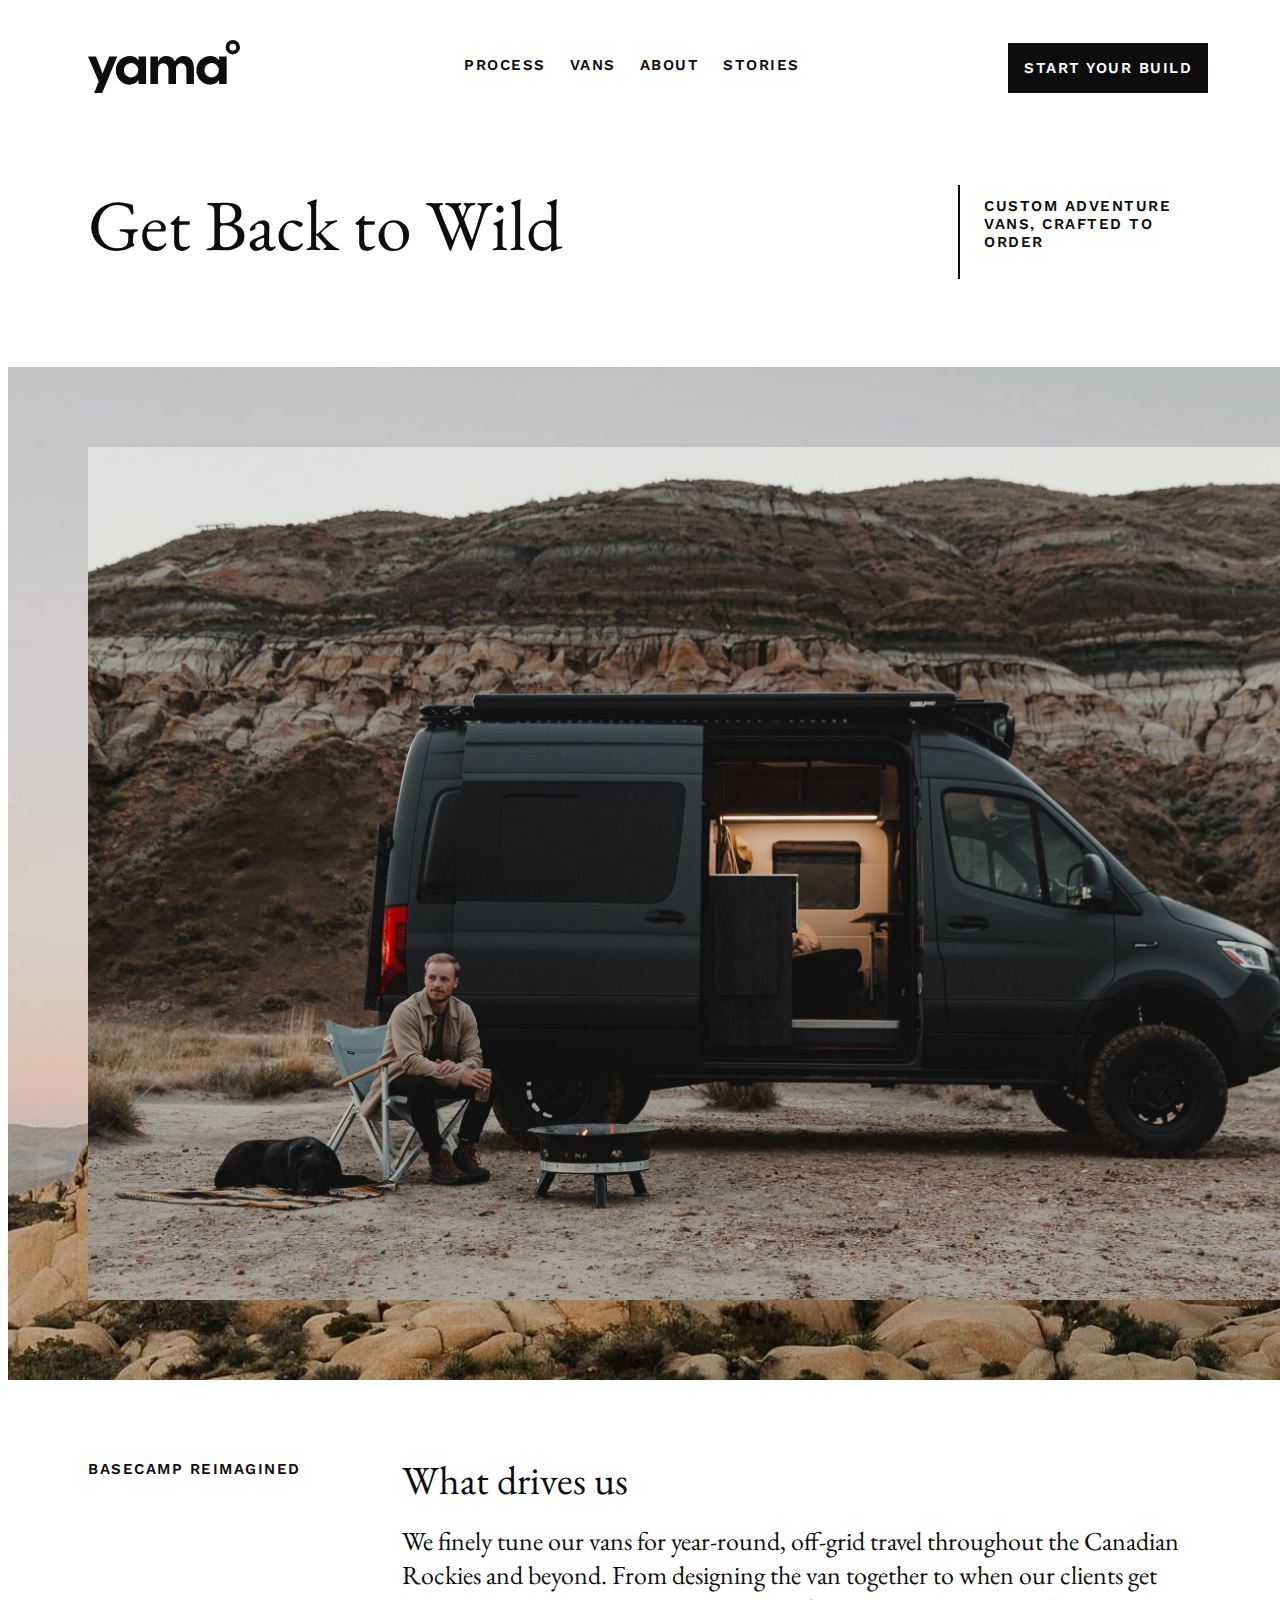
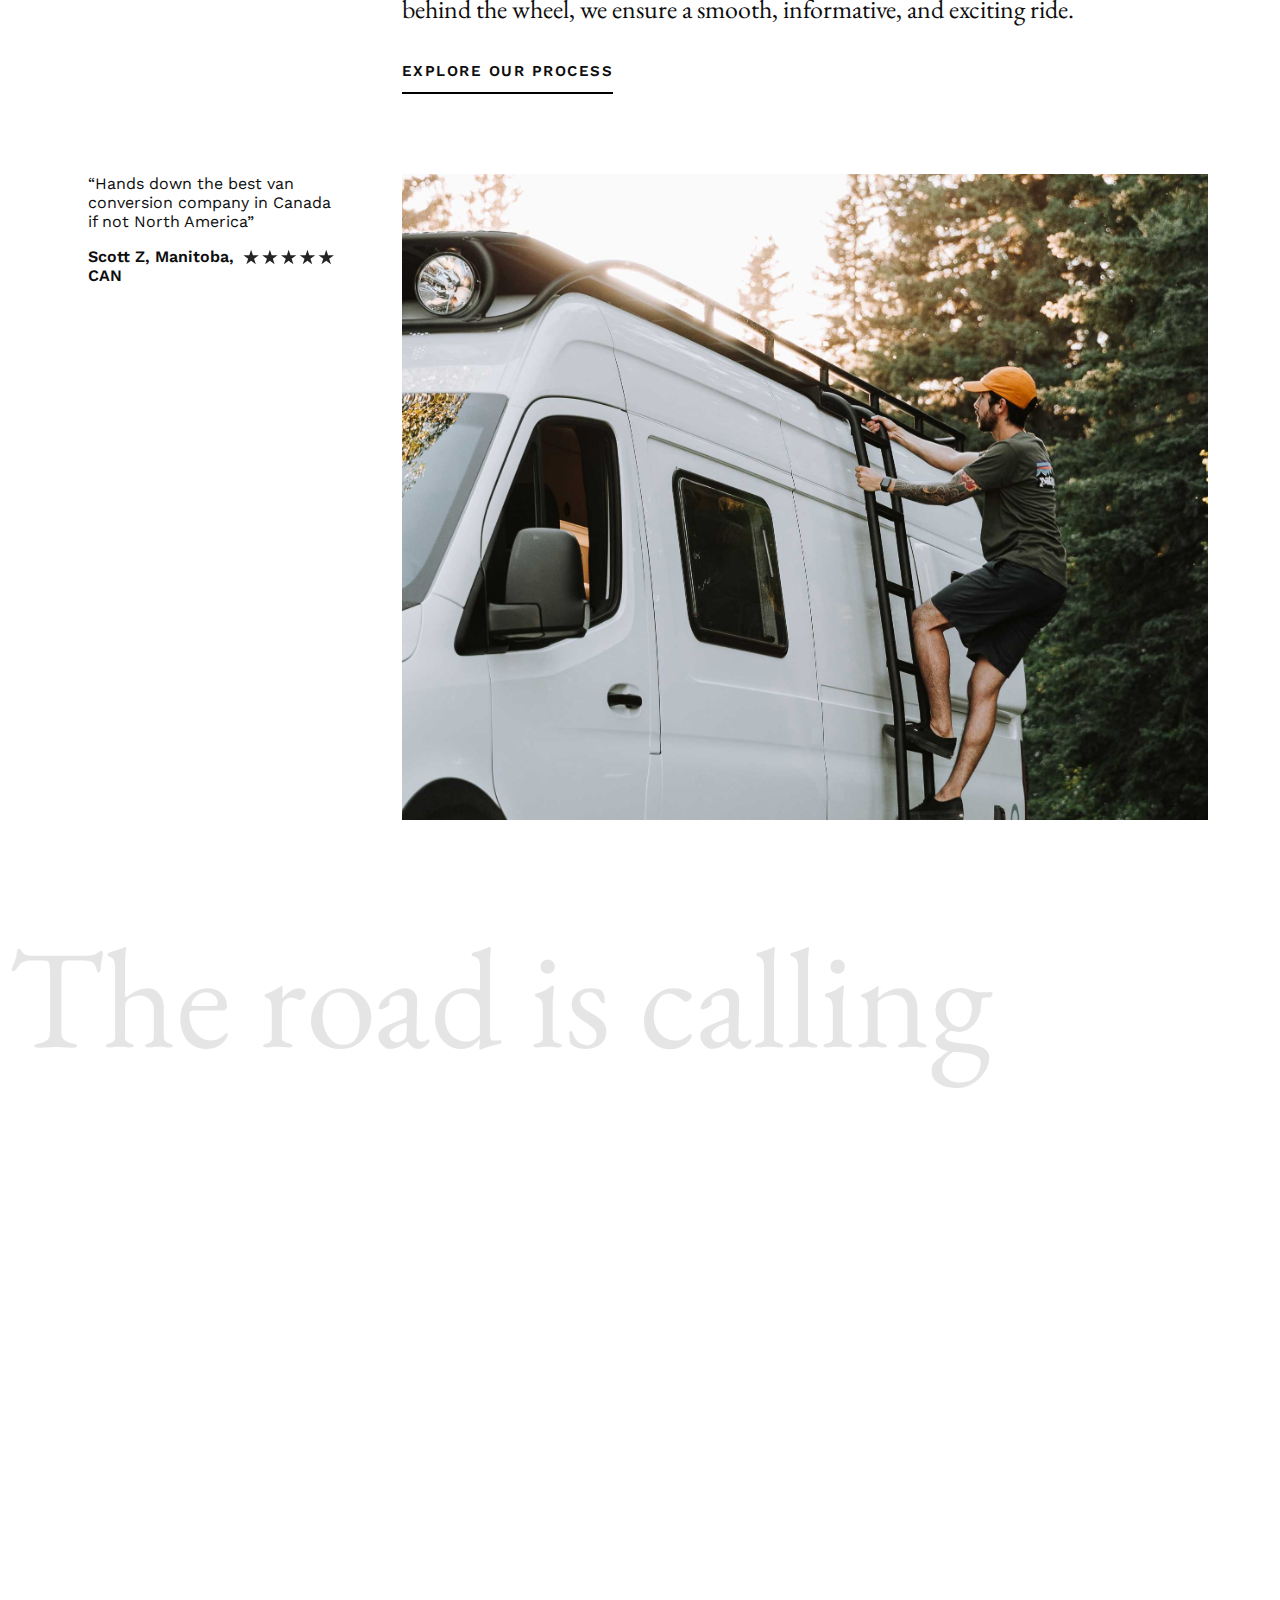
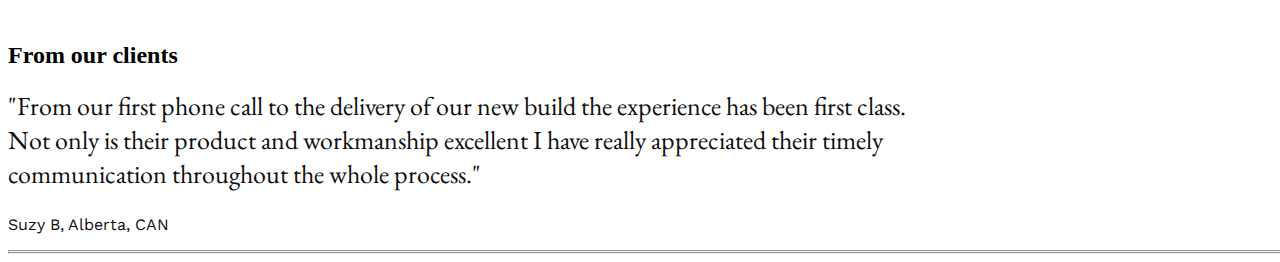
==== Project 1/index.html @ dd0470c1 "First Commit" ====
<!doctype html>
<html lang="en">
  <head>
    <!-- STYLE SHEETS -->
    <link rel="stylesheet" href="style.css">

    <!-- FONTS -->
    <link rel="preconnect" href="https://fonts.googleapis.com">
    <link rel="preconnect" href="https://fonts.gstatic.com" crossorigin>
    <link href="https://fonts.googleapis.com/css2?family=Work+Sans:ital,wght@0,100..900;1,100..900&display=swap" rel="stylesheet">
    <link href="https://fonts.googleapis.com/css2?family=EB+Garamond:ital,wght@0,400..800;1,400..800&family=Work+Sans:ital,wght@0,100..900;1,100..900&display=swap" rel="stylesheet">

</head>

<!-- This is where all the body content begins -->

  <body>

    <header>
        <nav id="top-nav" class="flex-horizontal align-center">
            <div id="yama-logo"><img src="images/yama-logo.svg">
            </div>
            <ul class="flex-horizontal">
                <li class="all-caps"><a href="#">Process</a></li>
                <li class="all-caps"><a href="#">Vans</a></li>
                <li class="all-caps"><a href="#">About</a></li>
                <li class="all-caps"><a href="#">Stories</a></li>
            </ul>
            <button class="btn-dark">Start your build</button>
        </nav>
    </header>

<!-- Hero Section -->
    <section>
        <div class="flex-horizontal margin-default align-center">
            <h1>Get Back to Wild</h1>
            <div class="subhead"><p class="all-caps">Custom Adventure Vans, Crafted to Order</p></div>
        </div>

        <div class="img-full">
            <img src="images/yama-hero-2.jpg" class="img-margin">
        </div>
    </section>

<!-- What Drives Us -->

    <section>
        <div class="flex-horizontal margin-default align-top">
            <h2 class="all-caps">Basecamp reimagined</h2>
            <div class="col-8">
                <h3>What drives us</h3>
                <p class="p-lg">We finely tune our vans for year-round, off-grid travel throughout the  Canadian Rockies and beyond. From designing the van together to when our  clients get behind the wheel, we ensure a smooth, informative, and  exciting ride.
                </p>
                <button class="btn-line all-caps">Explore Our Process</button>
            </div>
        </div>

        <div class="flex-horizontal margin-default align-top">
            <div class="col-4">

                <p>“Hands down the best van conversion company in Canada if not North America”</p>

                <div class="flex-horizontal">
                <p class="p-bold">Scott Z, Manitoba, CAN</p>
                <svg width="109" height="21" viewBox="0 0 109 21" fill="none" xmlns="http://www.w3.org/2000/svg">
                    <path d="M9.65429 1.17468L11.8218 7.84563H18.8361L13.1614 11.9685L15.3289 18.6395L9.65429 14.5166L3.97964 18.6395L6.14716 11.9685L0.472511 7.84563H7.48676L9.65429 1.17468Z" fill="#242424"/>
                    <path d="M32.0771 1.17468L34.2447 7.84563H41.2589L35.5843 11.9685L37.7518 18.6395L32.0771 14.5166L26.4025 18.6395L28.57 11.9685L22.8954 7.84563H29.9096L32.0771 1.17468Z" fill="#242424"/>
                    <path d="M54.5 1.17468L56.6675 7.84563H63.6818L58.0071 11.9685L60.1746 18.6395L54.5 14.5166L48.8253 18.6395L50.9929 11.9685L45.3182 7.84563H52.3325L54.5 1.17468Z" fill="#242424"/>
                    <path d="M76.9228 1.17468L79.0904 7.84563H86.1046L80.43 11.9685L82.5975 18.6395L76.9228 14.5166L71.2482 18.6395L73.4157 11.9685L67.7411 7.84563H74.7553L76.9228 1.17468Z" fill="#242424"/>
                    <path d="M99.3457 1.17468L101.513 7.84563H108.527L102.853 11.9685L105.02 18.6395L99.3457 14.5166L93.671 18.6395L95.8386 11.9685L90.1639 7.84563H97.1782L99.3457 1.17468Z" fill="#242424"/>
                    </svg>
                </div>  

            </div>

            <div class="col-8">
                <img src="images/yama-img-1.jpg" class="img-col-8">
            </div>

        </div>

        <div class="graphic-text-wrap">
            <p class="graphic-text">The road is calling</p>
        </div>

    </section>


<!-- Explore Our Builds -->

    <section id="explore-img">

        <div class="explore align-center reverse">
            <h2 class="h1-reverse">Explore our Builds</h2>
            <p>Get a better look at some of our favourite builds to-date.</p>
            <button class="btn-line all-caps">Build Spotlight</button>
        </div>

    </section>


<!--  -->
    <section>

        <div class="col-8"> 
            <h2>From our clients</h2>
            <p class="p-lg">"From our first phone call to the delivery of our new build the  experience has been first class. Not only is their product and  workmanship excellent I have really appreciated their timely  communication throughout the whole process."</p>
            <p>Suzy B, Alberta, CAN</p>
        </div>

    </section>



    <footer>
    

        <hr style="width: 100%; text-align: center; margin: 0; color: #fff;"> 


          <nav>
          </nav>


        <hr style="width: 100%; text-align: center; margin: 0; color: #fff;"> 

    </footer>




  </body>
</html>
---- Project 1/style.css ----
/* VARIABLES */

:root {
    --black: #0D0D0D;
    --spacing-8: 8px;
    --spacing-16: 16px;
    --spacing-24: 24px;
    --spacing-32: 32px;
    --spacing-80: 80px;
}

/* GLOBAL STYLES */

/* Layout*/

body {
    width: 100%;
}

.flex-horizontal {
    display: flex;
    flex-direction: row;
    flex-wrap: nowrap;
    justify-content: space-between;
}

.flex-vertical {
    display: flex;
    flex-direction: column;
    flex-wrap: nowrap;
}

.align-center {
    align-items: center;
}

.align-top {
    align-items: top;
}

.margin-default {
    margin: 80px;
}

.col-8 {
    width: 72%;
}

.col-4 {
    width: 22%
}

.img-full {
    width: 100%;
    background-image: url(images/yama-hero-1.jpg);
    background-size: 100% cover;
    background-repeat: no-repeat;
    display: flex;
}

.img-margin {
    width: 100%;
    height: auto;
    margin: var(--spacing-80);
}

.img-col-8 {
    width: 100%;
}


/* Text Styles */

a {
    text-decoration: none;
    color: inherit;
}

h1 {
    color: var(--black);
    font-family: "EB Garamond";
    font-size: 72px;
    font-style: normal;
    font-weight: 400;
    line-height: normal;
    margin: 0px 0px 16px 0px;
}

.h1-reverse {
    color: var(--black);
    font-family: "EB Garamond";
    font-size: 72px;
    font-style: normal;
    font-weight: 400;
    line-height: normal;
    margin: 0px 0px 16px 0px;
}

h3 {
    font-family: "EB Garamond";
    font-size: 40px;
    font-style: normal;
    font-weight: 400;
    line-height: 40px; /* 100% */
    color: var(--black);
    margin: 0px 0px 24px 0px;
}

p {
    margin: 0px 0px 16px 0px;
    color: var(--black);
    font-family: "Work Sans";
    font-size: 16px;
    font-style: normal;
    font-weight: 400;
    line-height: normal;
}

.p-bold {
    color: var(--black);
    font-family: "Work Sans";
    font-size: 16px;
    font-style: normal;
    font-weight: 600;
    line-height: normal;
}

.p-lg {
    color: var(--black);
    font-family: "EB Garamond";
    font-size: 26px;
    font-style: normal;
    font-weight: 400;
    line-height: normal;
    margin: 0px 0px 24px 0px;
}

.graphic-text {
    color: rgba(0, 0, 0, 0.10);
    font-family: "EB Garamond";
    font-size: 142px;
    font-style: normal;
    font-weight: 400;
    line-height: normal;
}

/* Buttons */

.btn-dark{
    background-color: var(--black);
    display: flex;
    padding: 16px;
    height: 50px;
    justify-content: center;
    align-items: center;
    color: white;
    font-family: "Work Sans", sans-serif;
    font-size: 15px;
    font-style: normal;
    font-weight: 600;
    line-height: normal;
    letter-spacing: 1.5px;
    text-transform: uppercase;
    outline: none;
    border-style: none;
}

.btn-dark:hover {
    outline: 2px solid var(--black);
    background-color: white;
    color: var(--black);
    border-style: none;
}

.btn-line {
    display: flex;
    padding: 12px 0px;
    justify-content: center;
    align-items: center;
    border-style: none;
    border-bottom: 2px solid #000;
    background-color: white;
}

.reverse {
    color: white !important;
}


/* HEADER */

#top-nav {
    margin: 40px var(--spacing-80) 40px var(--spacing-80);
}

#yama-logo {
    width: 152px;
}

#top-nav li {
    list-style-type: none;
    margin-right: var(--spacing-24);
    border-bottom: 2px solid white;
    padding-bottom: 4px;
}

#top-nav li:hover {
    border-bottom: 2px solid var(--black);
    padding-bottom: 4px;
}

.all-caps {
    font-family: "Work Sans";
    font-size: 15px;
    font-style: normal;
    font-weight: 600;
    line-height: normal;
    letter-spacing: 1.5px;
    text-transform: uppercase;
    color: var(--black);
    margin-top: 0px;
}






/* HERO */

.subhead {
    width: 20%;
    padding: 12px 0px 12px var(--spacing-24);
    border-left: 2px solid var(--black);
}






.graphic-text-wrap {
    margin: 0px var(--spacing-80) 0px auto;
}

#explore-img {
    background-image: url(images/yama-sliders.png);
    background-size: 100% cover;
    background-repeat: no-repeat;
    display: flex; 
}

.explore h2 {
    color:white;
    margin: auto;
}

.explore p {
    color:white;
    margin: auto;
}

.explore button {
    color:white;
    background-color: rgba(0, 0, 0, 0.0);
    border-color: white;
    margin: auto;
}

.explore {
    margin: 180px auto 180px auto;
}
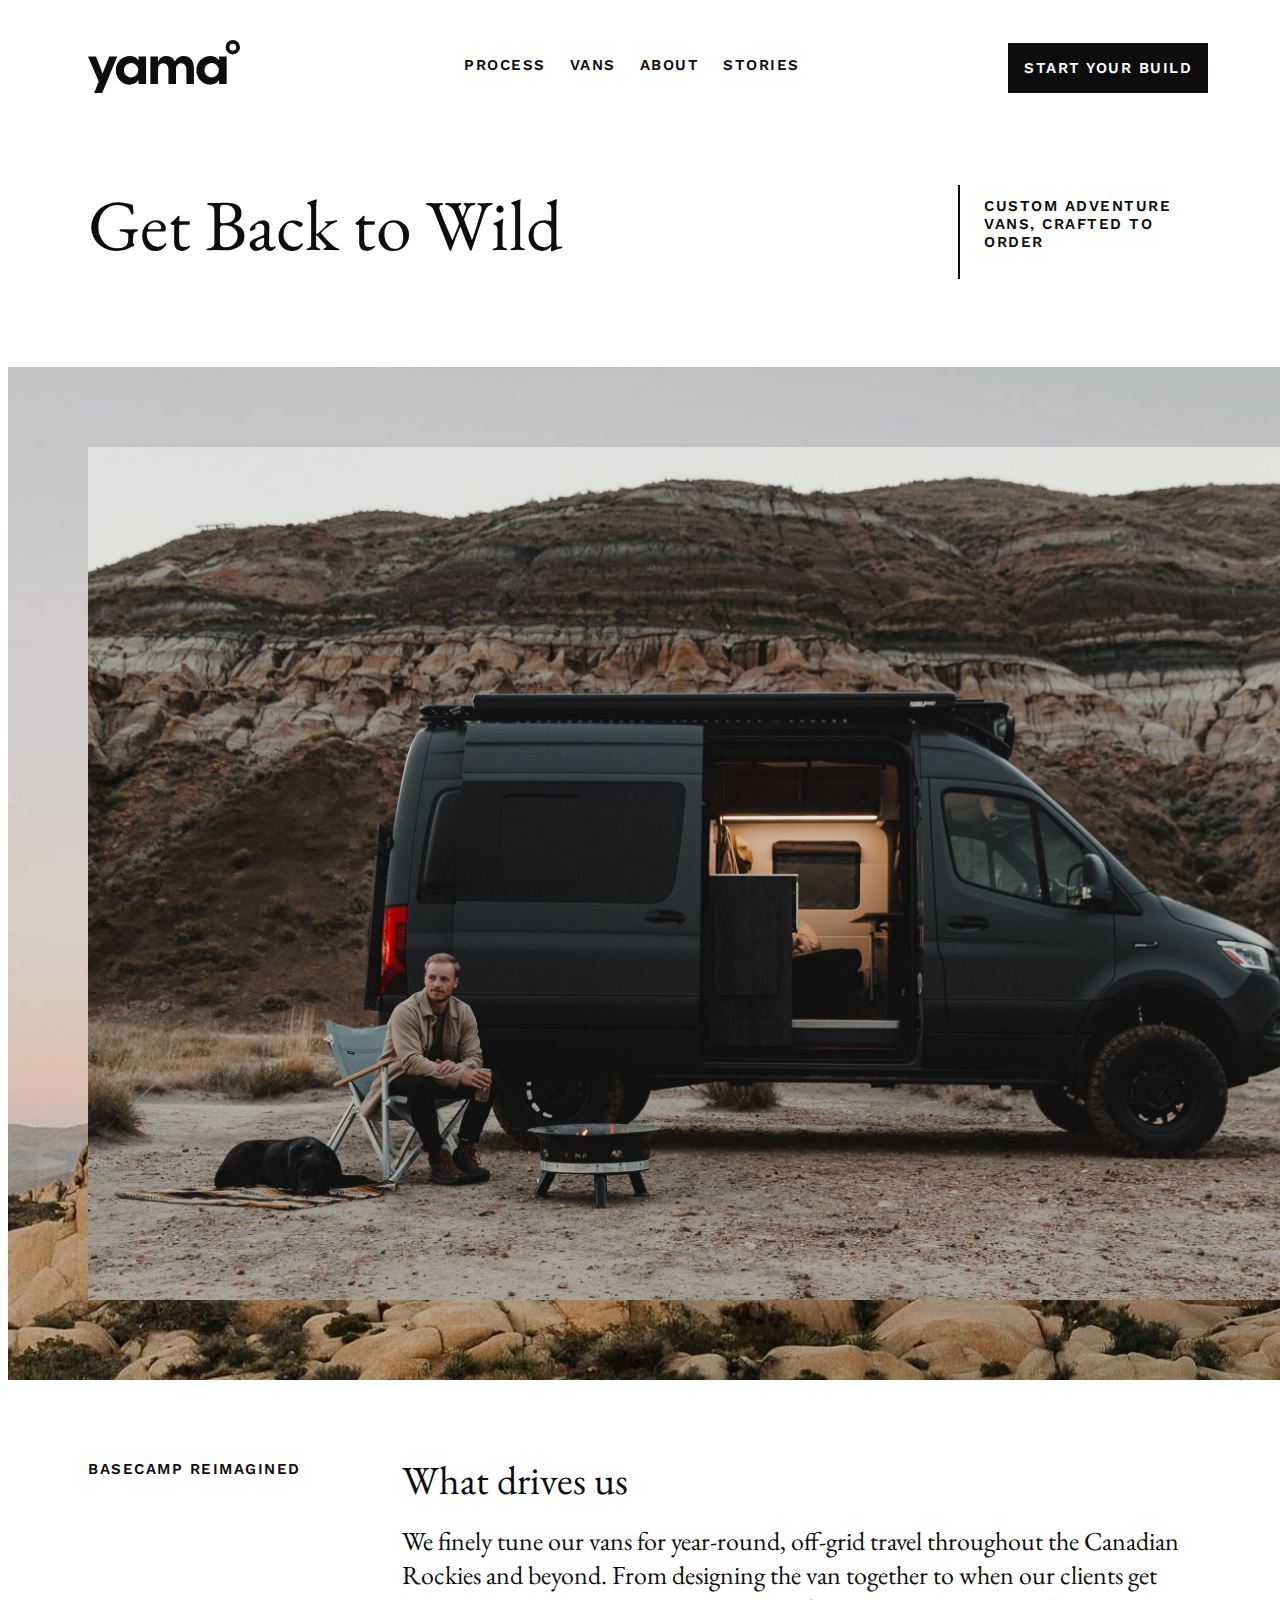
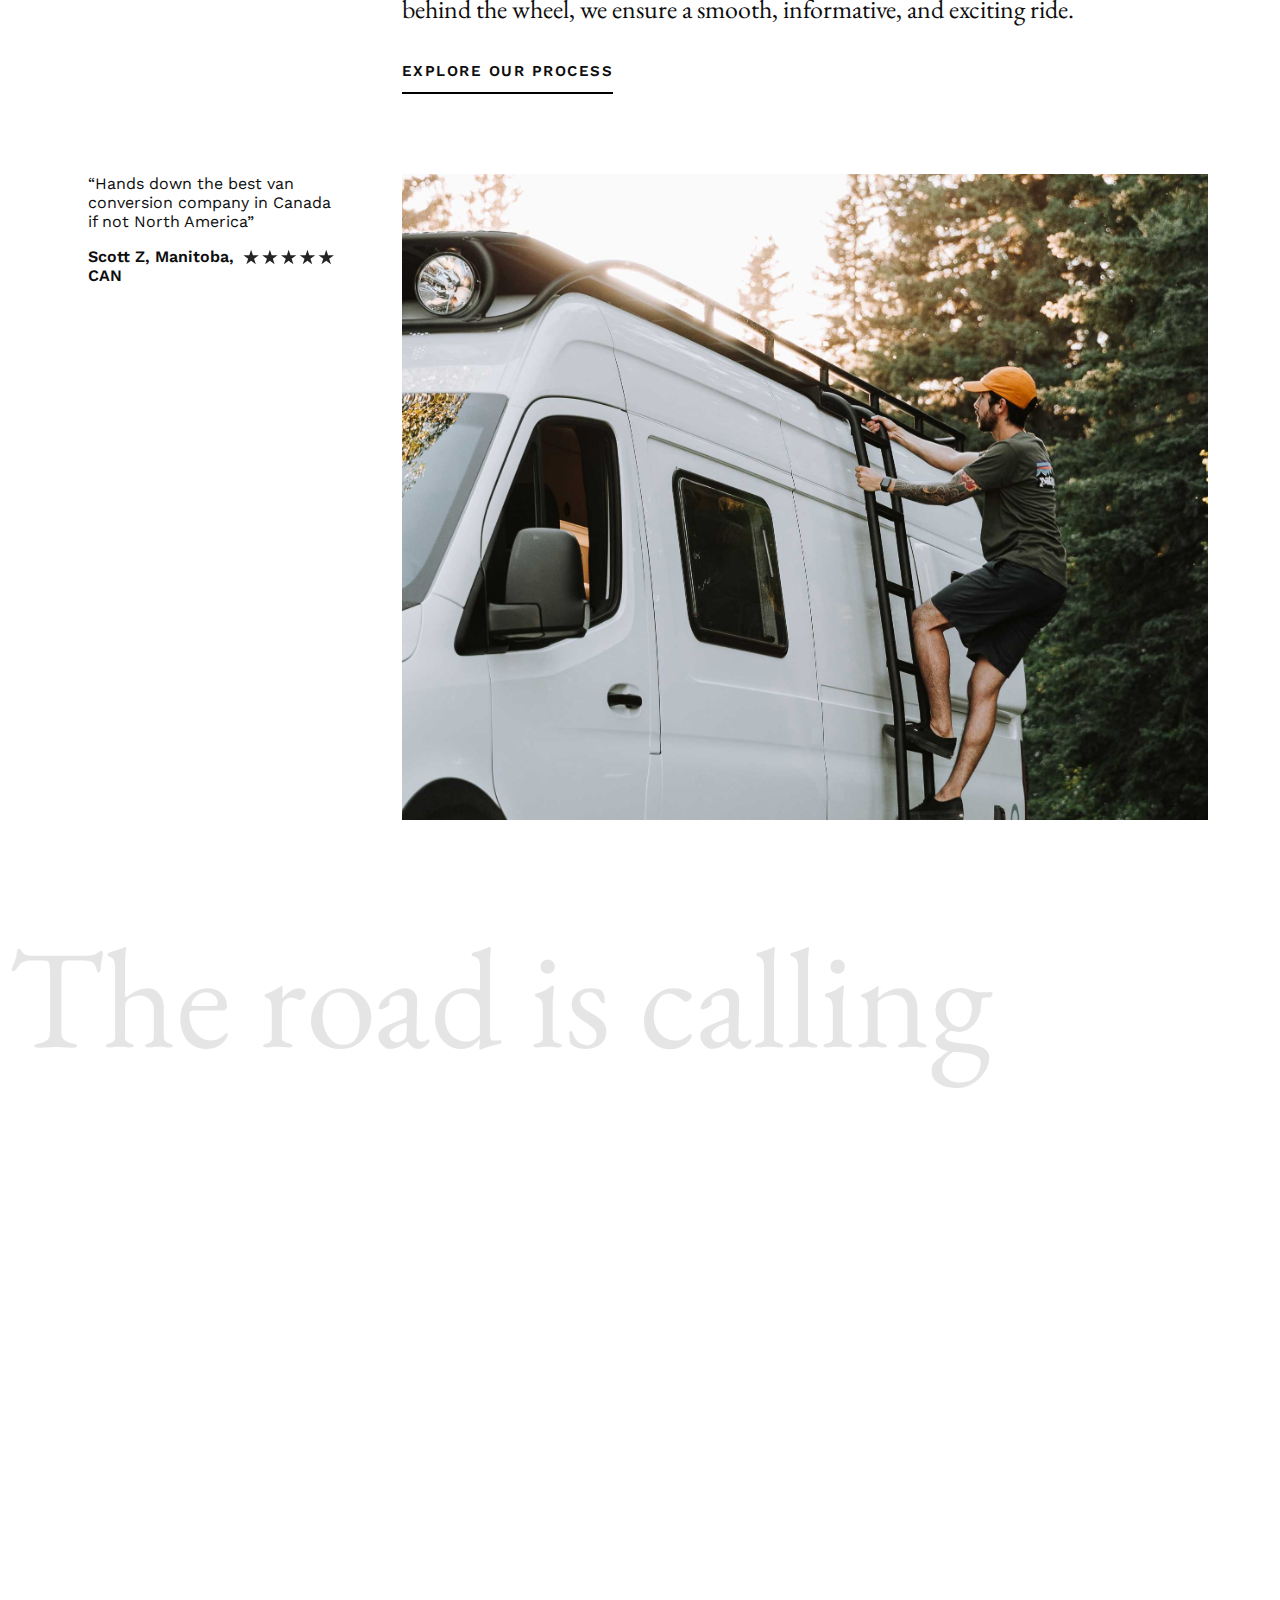
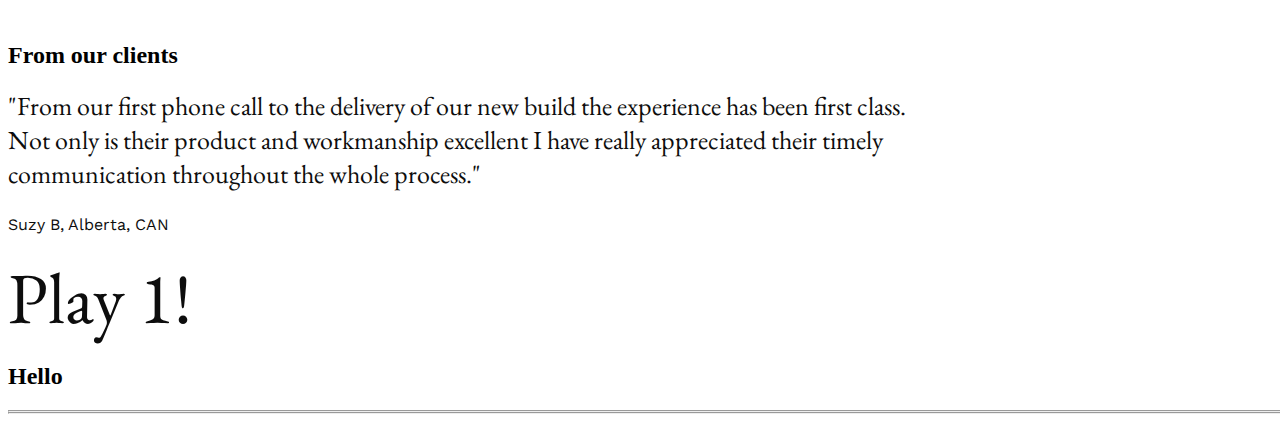
==== commit 91cf73eb: "Update index.html" ====
--- a/Project 1/index.html
+++ b/Project 1/index.html
@@ -111,6 +111,12 @@
     </section>
 
 
+<section>
+    
+    <h1>Play 1!</h1>
+    <h2>Hello</h2>
+</section>
+
 
     <footer>
     
